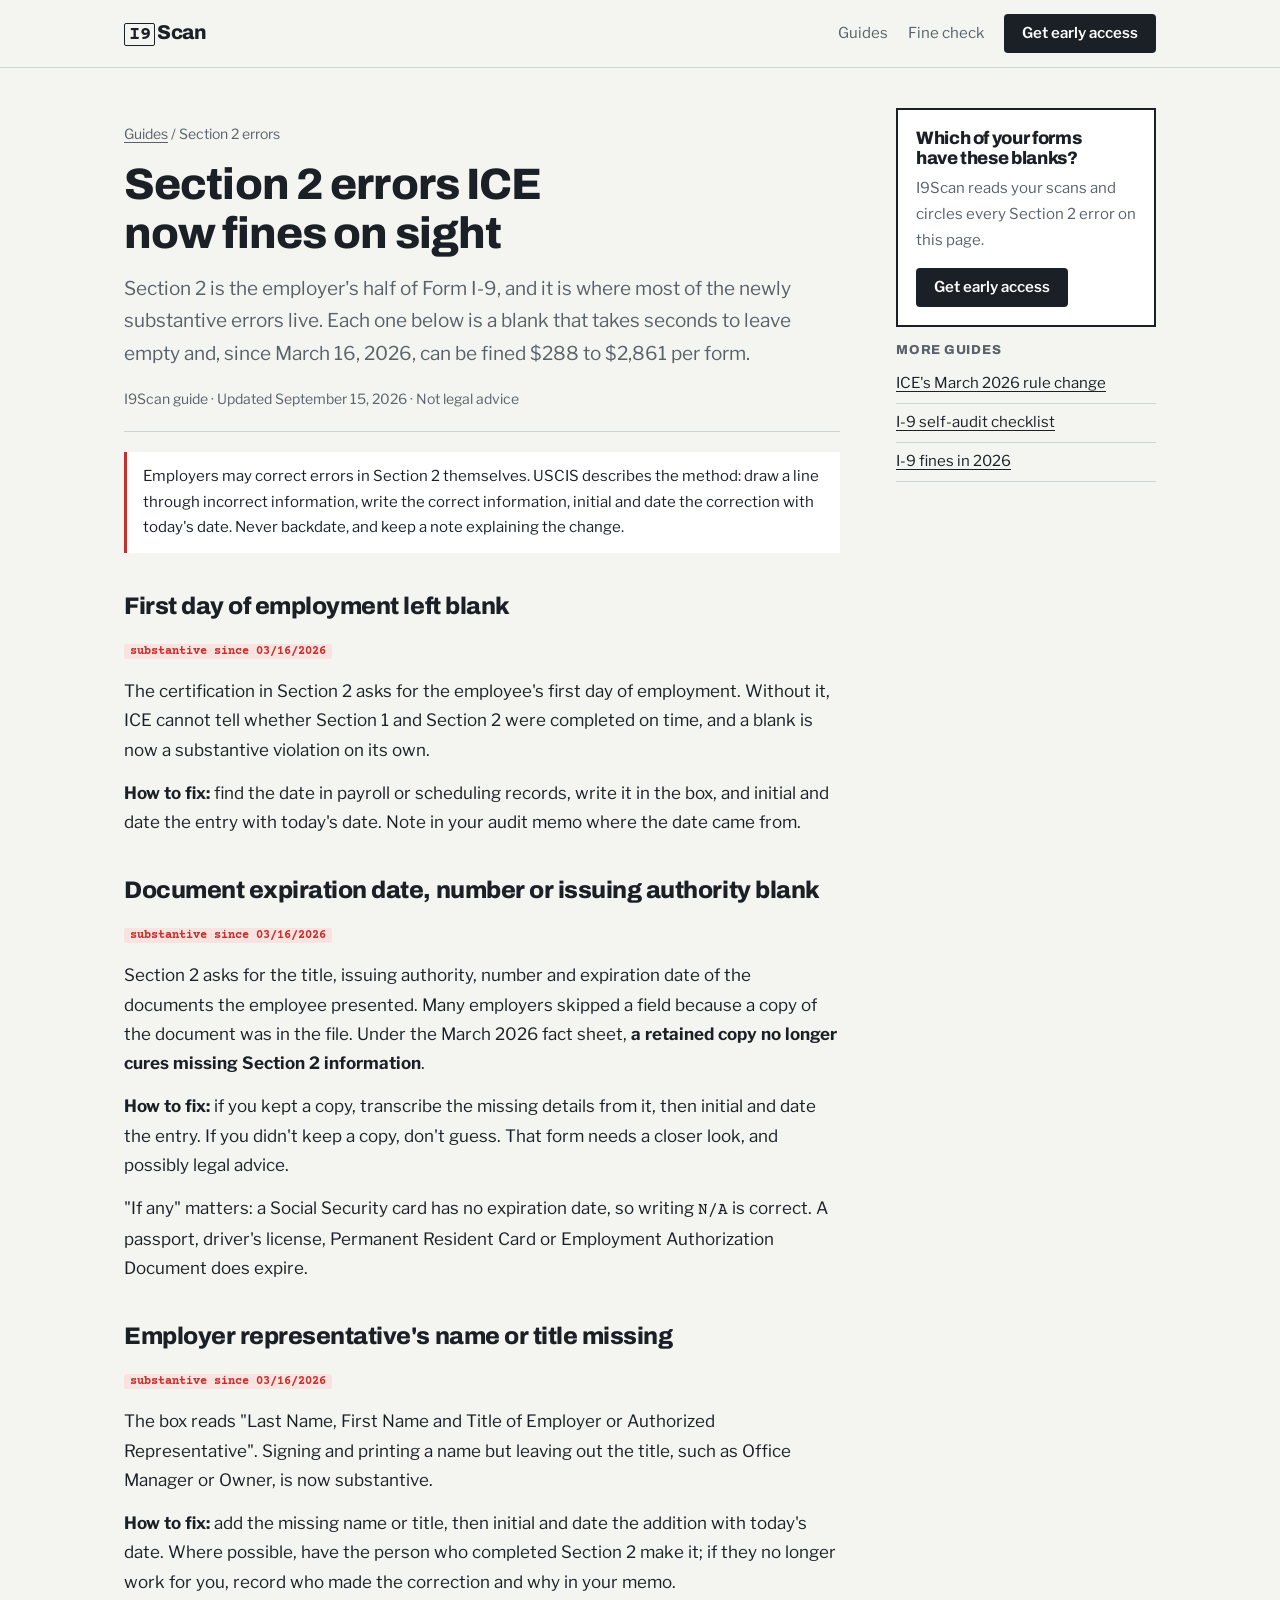
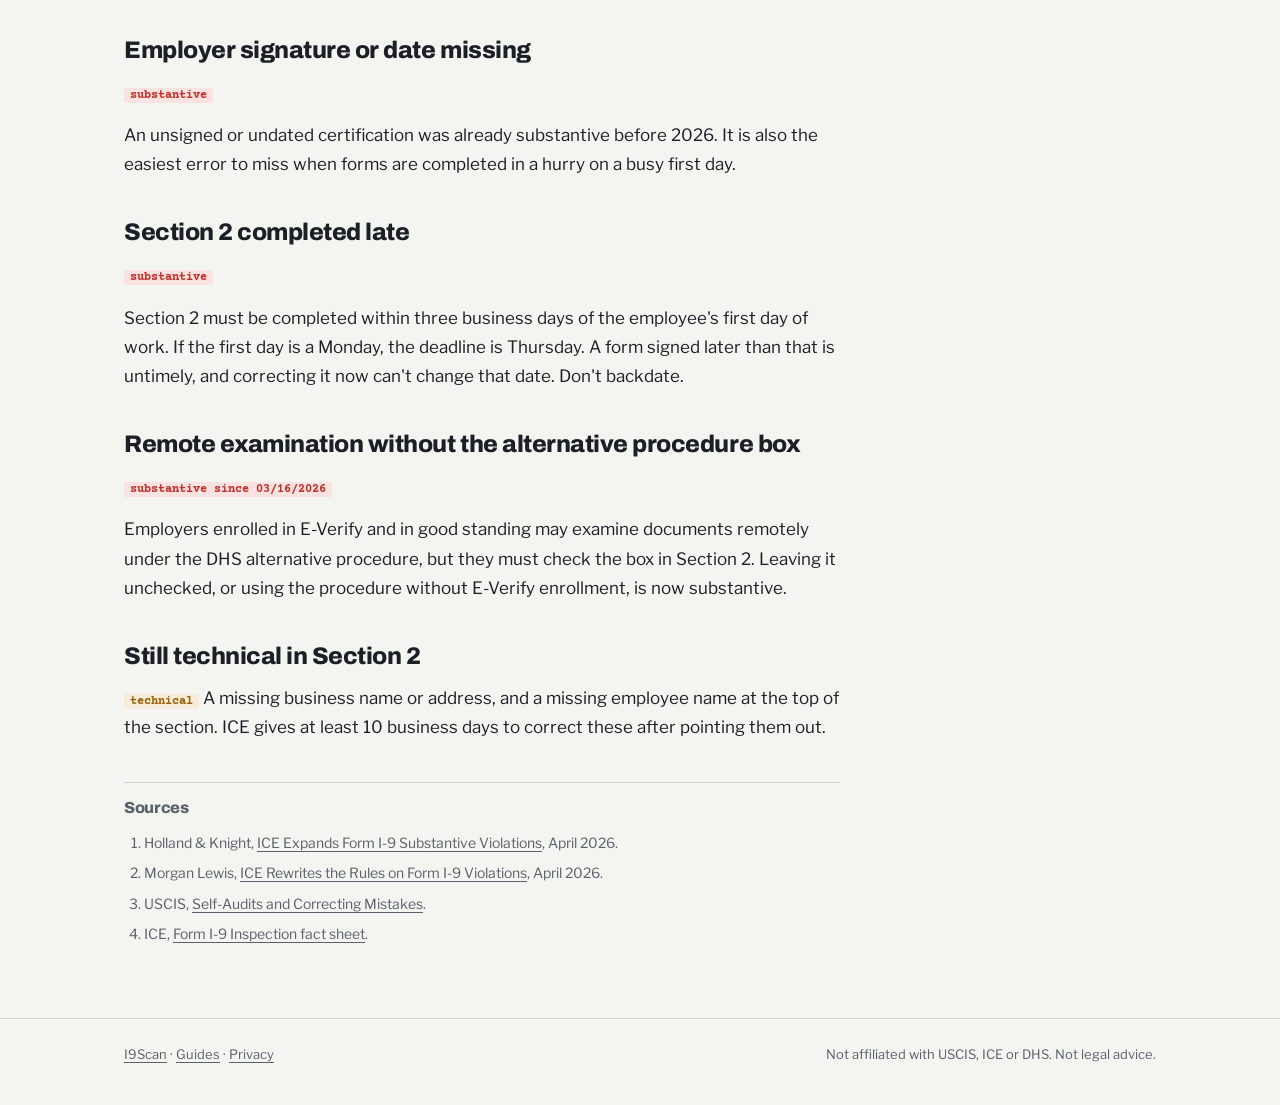
==== guides/i-9-section-2-errors/index.html @ 5bc07a38 "Add I-9 guides, sitemap, robots and favicon; link guides from home Four sourced guides on ICE's Marc" ====
<!doctype html>
<html lang="en">
<head>
<meta charset="utf-8">
<meta name="viewport" content="width=device-width, initial-scale=1">
<title>I-9 Section 2 Errors ICE Now Fines on Sight (and How to Fix Them) | I9Scan</title>
<meta name="description" content="Missing first day of employment, blank document expiration date, no employer title: the Section 2 errors that became substantive in March 2026, and how USCIS says employers can correct them.">
<link rel="canonical" href="https://i9scan.com/guides/i-9-section-2-errors/">
<meta property="og:type" content="article">
<meta property="og:title" content="I-9 Section 2 Errors ICE Now Fines on Sight">
<meta property="og:description" content="The Section 2 blanks that became substantive in March 2026, and the accepted way to correct each one.">
<meta property="og:url" content="https://i9scan.com/guides/i-9-section-2-errors/">
<link rel="icon" href="/favicon.svg" type="image/svg+xml">
<link rel="preconnect" href="https://fonts.googleapis.com">
<link rel="preconnect" href="https://fonts.gstatic.com" crossorigin>
<link rel="stylesheet" href="https://fonts.googleapis.com/css2?family=Archivo:wght@700;800&family=Courier+Prime:wght@400;700&family=Libre+Franklin:wght@400;600;700&display=swap">
<link rel="stylesheet" href="/assets/guide.css">
<script type="application/ld+json">
{"@context":"https://schema.org","@type":"Article","headline":"I-9 Section 2 Errors ICE Now Fines on Sight","datePublished":"2026-09-15","dateModified":"2026-09-15","author":{"@type":"Organization","name":"I9Scan","url":"https://i9scan.com/"},"publisher":{"@type":"Organization","name":"I9Scan"},"mainEntityOfPage":"https://i9scan.com/guides/i-9-section-2-errors/"}
</script>
</head>
<body>
<header class="top"><div class="wrap">
  <a class="logo" href="/"><b>I9</b>Scan</a>
  <nav class="nav" aria-label="Site"><a href="/guides/">Guides</a><a href="/#check">Fine check</a><a class="btn" href="/#access">Get early access</a></nav>
</div></header>

<div class="wrap layout">
<article>
  <p class="crumbs"><a href="/guides/">Guides</a> / Section 2 errors</p>
  <h1>Section 2 errors ICE now fines on sight</h1>
  <p class="dek">Section 2 is the employer's half of Form I-9, and it is where most of the newly substantive errors live. Each one below is a blank that takes seconds to leave empty and, since March 16, 2026, can be fined $288 to $2,861 per form.</p>
  <p class="byline">I9Scan guide · Updated September 15, 2026 · Not legal advice</p>

  <p class="note">Employers may correct errors in Section 2 themselves. USCIS describes the method: draw a line through incorrect information, write the correct information, initial and date the correction with today's date. Never backdate, and keep a note explaining the change.</p>

  <h2>First day of employment left blank</h2>
  <p><span class="tag sub">substantive since 03/16/2026</span></p>
  <p>The certification in Section 2 asks for the employee's first day of employment. Without it, ICE cannot tell whether Section 1 and Section 2 were completed on time, and a blank is now a substantive violation on its own.</p>
  <p><strong>How to fix:</strong> find the date in payroll or scheduling records, write it in the box, and initial and date the entry with today's date. Note in your audit memo where the date came from.</p>

  <h2>Document expiration date, number or issuing authority blank</h2>
  <p><span class="tag sub">substantive since 03/16/2026</span></p>
  <p>Section 2 asks for the title, issuing authority, number and expiration date of the documents the employee presented. Many employers skipped a field because a copy of the document was in the file. Under the March 2026 fact sheet, <strong>a retained copy no longer cures missing Section 2 information</strong>.</p>
  <p><strong>How to fix:</strong> if you kept a copy, transcribe the missing details from it, then initial and date the entry. If you didn't keep a copy, don't guess. That form needs a closer look, and possibly legal advice.</p>
  <p>"If any" matters: a Social Security card has no expiration date, so writing <code>N/A</code> is correct. A passport, driver's license, Permanent Resident Card or Employment Authorization Document does expire.</p>

  <h2>Employer representative's name or title missing</h2>
  <p><span class="tag sub">substantive since 03/16/2026</span></p>
  <p>The box reads "Last Name, First Name and Title of Employer or Authorized Representative". Signing and printing a name but leaving out the title, such as Office Manager or Owner, is now substantive.</p>
  <p><strong>How to fix:</strong> add the missing name or title, then initial and date the addition with today's date. Where possible, have the person who completed Section 2 make it; if they no longer work for you, record who made the correction and why in your memo.</p>

  <h2>Employer signature or date missing</h2>
  <p><span class="tag sub">substantive</span></p>
  <p>An unsigned or undated certification was already substantive before 2026. It is also the easiest error to miss when forms are completed in a hurry on a busy first day.</p>

  <h2>Section 2 completed late</h2>
  <p><span class="tag sub">substantive</span></p>
  <p>Section 2 must be completed within three business days of the employee's first day of work. If the first day is a Monday, the deadline is Thursday. A form signed later than that is untimely, and correcting it now can't change that date. Don't backdate.</p>

  <h2>Remote examination without the alternative procedure box</h2>
  <p><span class="tag sub">substantive since 03/16/2026</span></p>
  <p>Employers enrolled in E-Verify and in good standing may examine documents remotely under the DHS alternative procedure, but they must check the box in Section 2. Leaving it unchecked, or using the procedure without E-Verify enrollment, is now substantive.</p>

  <h2>Still technical in Section 2</h2>
  <p><span class="tag tech">technical</span> A missing business name or address, and a missing employee name at the top of the section. ICE gives at least 10 business days to correct these after pointing them out.</p>

  <section class="sources" aria-label="Sources">
    <h2 style="font-size:1rem;margin:0">Sources</h2>
    <ol>
      <li>Holland &amp; Knight, <a href="https://www.hklaw.com/en/insights/publications/2026/04/quiet-change-serious-consequences-ice-expands-form-i9">ICE Expands Form I-9 Substantive Violations</a>, April 2026.</li>
      <li>Morgan Lewis, <a href="https://www.morganlewis.com/pubs/2026/04/ice-rewrites-the-rules-on-form-i-9-violations">ICE Rewrites the Rules on Form I-9 Violations</a>, April 2026.</li>
      <li>USCIS, <a href="https://www.uscis.gov/i-9-central/completing-form-i-9/self-audits-and-correcting-mistakes">Self-Audits and Correcting Mistakes</a>.</li>
      <li>ICE, <a href="https://www.ice.gov/factsheets/i9-inspection">Form I-9 Inspection fact sheet</a>.</li>
    </ol>
  </section>
</article>

<aside class="side">
  <div class="cta">
    <h2>Which of your forms have these blanks?</h2>
    <p>I9Scan reads your scans and circles every Section 2 error on this page.</p>
    <a class="btn" href="/#access">Get early access</a>
  </div>
  <nav class="more" aria-label="More guides">
    <h2>More guides</h2>
    <ul>
      <li><a href="/guides/ice-i-9-rule-change-march-2026/">ICE's March 2026 rule change</a></li>
      <li><a href="/guides/i-9-self-audit-checklist/">I-9 self-audit checklist</a></li>
      <li><a href="/guides/i-9-fines-2026/">I-9 fines in 2026</a></li>
    </ul>
  </nav>
</aside>
</div>

<footer><div class="wrap"><span><a href="/">I9Scan</a> · <a href="/guides/">Guides</a> · <a href="/privacy.html">Privacy</a></span><span>Not affiliated with USCIS, ICE or DHS. Not legal advice.</span></div></footer>
</body>
</html>
---- assets/guide.css ----
:root {
  --paper: #F4F5F1; --sheet: #FFFFFF; --field: #E6EBEF; --ink: #1B2027; --muted: #59616B;
  --rule: #CDD3D8; --rule-strong: #9EA7B0; --pen: #C4302B; --pen-soft: #F9E3E1; --amber: #9A6208; --amber-soft: #F6ECD9;
  --btn: #1B2027; --btn-ink: #FFFFFF;
  --f-display: "Archivo", "Arial Narrow", Arial, sans-serif;
  --f-body: "Libre Franklin", "Franklin Gothic Book", "Segoe UI", system-ui, sans-serif;
  --f-type: "Courier Prime", "Courier New", ui-monospace, monospace;
}
@media (prefers-color-scheme: dark) {
  :root {
    --paper: #111412; --sheet: #191D1B; --field: #232A2F; --ink: #E7E9E3; --muted: #9AA39C;
    --rule: #2A312D; --rule-strong: #46504A; --pen: #FF6D60; --pen-soft: #3A1D1A; --amber: #E0A948; --amber-soft: #2F2513;
    --btn: #E7E9E3; --btn-ink: #111412;
  }
}
*, *::before, *::after { box-sizing: border-box; }
body { margin: 0; background: var(--paper); color: var(--ink); font: 1.0625rem/1.72 var(--f-body); -webkit-font-smoothing: antialiased; }
a { color: inherit; text-underline-offset: 3px; }
a:focus-visible, button:focus-visible { outline: 2px solid var(--pen); outline-offset: 3px; }
.wrap { max-width: 1080px; margin-inline: auto; padding-inline: 24px; }
@media (max-width: 480px) { .wrap { padding-inline: 16px; } }

.top { border-bottom: 1px solid var(--rule); }
.top .wrap { display: flex; justify-content: space-between; align-items: center; gap: 16px; padding-block: 14px; }
.logo { font-family: var(--f-display); font-weight: 800; font-size: 1.25rem; text-decoration: none; letter-spacing: -.02em; }
.logo b { font-family: var(--f-type); font-weight: 700; font-size: .95em; border: 1.5px solid var(--ink); padding: 0 4px; margin-right: 2px; border-radius: 2px; }
.nav { display: flex; align-items: center; gap: 20px; font-size: .9375rem; }
.nav a:not(.btn) { color: var(--muted); text-decoration: none; }
.nav a:not(.btn):hover { color: var(--ink); }
@media (max-width: 640px) { .nav a:not(.btn) { display: none; } }
.btn { display: inline-flex; align-items: center; gap: 8px; font: 600 .9375rem/1 var(--f-body); padding: 12px 18px; border-radius: 4px; text-decoration: none; background: var(--btn); color: var(--btn-ink); }
.btn:hover { filter: brightness(1.15); }

.layout { display: grid; grid-template-columns: minmax(0, 1fr) 260px; gap: 56px; padding-block: 40px 72px; }
@media (max-width: 900px) { .layout { grid-template-columns: 1fr; gap: 32px; } }
article { max-width: 70ch; }
.crumbs { font-size: .875rem; color: var(--muted); }
.crumbs a { color: var(--muted); }
h1, h2, h3 { font-family: var(--f-display); line-height: 1.12; letter-spacing: -.02em; text-wrap: balance; }
h1 { font-size: clamp(2rem, 1.5rem + 2vw, 2.75rem); margin: 14px 0 0; font-weight: 800; }
h2 { font-size: 1.5rem; margin: 40px 0 0; font-weight: 800; }
h3 { font-size: 1.125rem; margin: 26px 0 0; font-weight: 700; letter-spacing: -.01em; }
p, ul, ol { margin: 14px 0 0; }
ul, ol { padding-left: 22px; }
li + li { margin-top: 6px; }
.dek { font-size: 1.1875rem; color: var(--muted); margin-top: 14px; }
.byline { margin-top: 16px; font-size: .875rem; color: var(--muted); padding-bottom: 20px; border-bottom: 1px solid var(--rule); }
code, .type { font-family: var(--f-type); font-size: .95em; }

.key { margin-top: 24px; background: var(--sheet); border: 1px solid var(--rule-strong); padding: 18px 20px; }
.key h2 { margin: 0; font-size: 1rem; letter-spacing: .02em; text-transform: uppercase; color: var(--muted); }
.key ul { margin-top: 10px; }
.note { margin-top: 20px; padding: 12px 16px; border-left: 3px solid var(--pen); background: var(--sheet); font-size: .9375rem; }
.note.amber { border-left-color: var(--amber); }

.table-wrap { overflow-x: auto; margin-top: 16px; }
table { border-collapse: collapse; width: 100%; min-width: 480px; background: var(--sheet); font-size: .9375rem; }
th, td { text-align: left; padding: 10px 12px; border-bottom: 1px solid var(--rule); vertical-align: top; }
th { font-family: var(--f-display); font-size: .8125rem; color: var(--muted); border-bottom: 2px solid var(--ink); background: var(--field); }
td.n { font-family: var(--f-type); text-align: right; white-space: nowrap; font-variant-numeric: tabular-nums; }
.tag { font-family: var(--f-type); font-size: .75rem; font-weight: 700; padding: 1px 6px; border-radius: 2px; white-space: nowrap; }
.tag.sub { background: var(--pen-soft); color: var(--pen); }
.tag.tech { background: var(--amber-soft); color: var(--amber); }

.side { align-self: start; position: sticky; top: 24px; display: grid; gap: 16px; }
@media (max-width: 900px) { .side { position: static; } }
.cta { background: var(--sheet); border: 2px solid var(--ink); padding: 18px; }
.cta h2 { margin: 0; font-size: 1.125rem; }
.cta p { font-size: .9375rem; color: var(--muted); margin-top: 8px; }
.cta .btn { margin-top: 14px; }
.more { font-size: .9375rem; }
.more h2 { margin: 0; font-size: .8125rem; text-transform: uppercase; letter-spacing: .06em; color: var(--muted); }
.more ul { list-style: none; padding: 0; margin-top: 8px; }
.more li { padding: 6px 0; border-bottom: 1px solid var(--rule); margin: 0; }

.sources { margin-top: 40px; padding-top: 16px; border-top: 1px solid var(--rule); font-size: .875rem; color: var(--muted); }
.sources ol { padding-left: 20px; }

.cards { list-style: none; padding: 0; margin: 28px 0 0; display: grid; grid-template-columns: repeat(2, minmax(0, 1fr)); gap: 16px; }
@media (max-width: 720px) { .cards { grid-template-columns: 1fr; } }
.cards li { margin: 0; background: var(--sheet); border: 1px solid var(--rule-strong); padding: 18px 20px; }
.cards a { text-decoration: none; }
.cards h2 { margin: 0; font-size: 1.2rem; }
.cards p { margin-top: 8px; font-size: .9375rem; color: var(--muted); }

footer { border-top: 1px solid var(--rule); }
footer .wrap { padding-block: 24px 40px; display: flex; flex-wrap: wrap; justify-content: space-between; gap: 12px; font-size: .8125rem; color: var(--muted); }
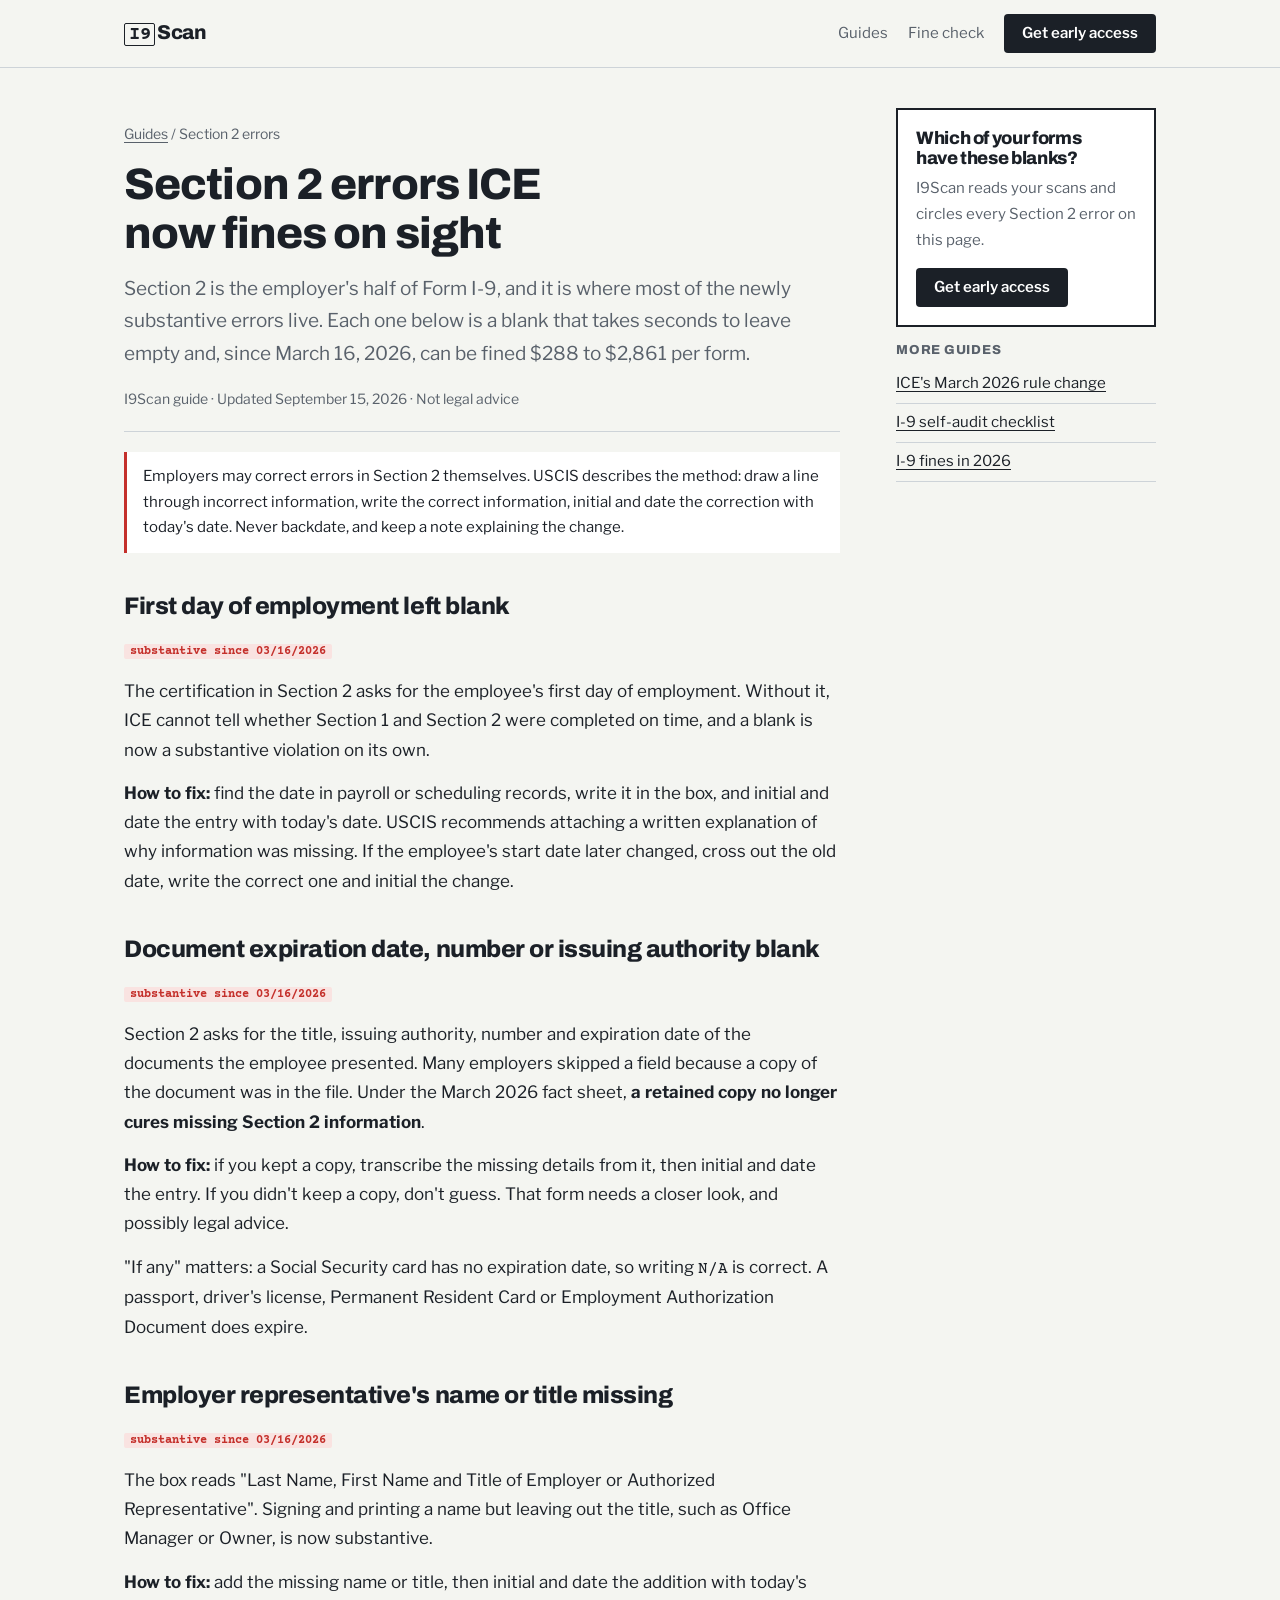
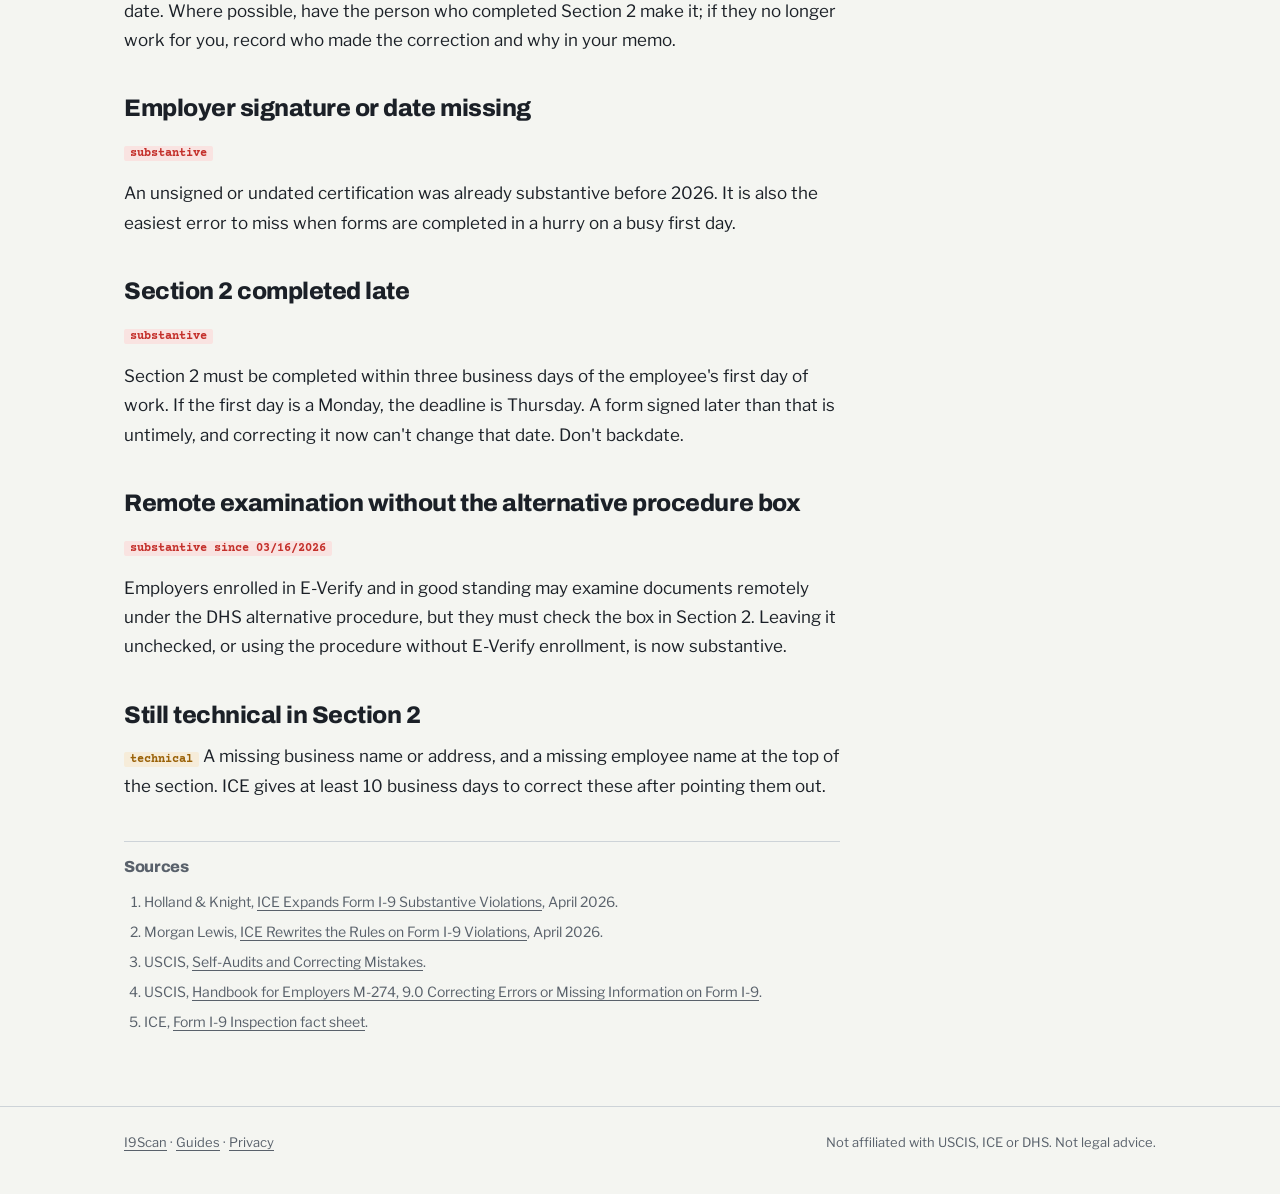
==== commit 43e77b01: "Cite USCIS M-274 9.0 in correction guidance Co-Authored-By: Claude Opus 5 <noreply@anthropic.com> Cl" ====
--- a/guides/i-9-section-2-errors/index.html
+++ b/guides/i-9-section-2-errors/index.html
@@ -37,7 +37,7 @@
   <h2>First day of employment left blank</h2>
   <p><span class="tag sub">substantive since 03/16/2026</span></p>
   <p>The certification in Section 2 asks for the employee's first day of employment. Without it, ICE cannot tell whether Section 1 and Section 2 were completed on time, and a blank is now a substantive violation on its own.</p>
-  <p><strong>How to fix:</strong> find the date in payroll or scheduling records, write it in the box, and initial and date the entry with today's date. Note in your audit memo where the date came from.</p>
+  <p><strong>How to fix:</strong> find the date in payroll or scheduling records, write it in the box, and initial and date the entry with today's date. USCIS recommends attaching a written explanation of why information was missing. If the employee's start date later changed, cross out the old date, write the correct one and initial the change.</p>
 
   <h2>Document expiration date, number or issuing authority blank</h2>
   <p><span class="tag sub">substantive since 03/16/2026</span></p>
@@ -71,6 +71,7 @@
       <li>Holland &amp; Knight, <a href="https://www.hklaw.com/en/insights/publications/2026/04/quiet-change-serious-consequences-ice-expands-form-i9">ICE Expands Form I-9 Substantive Violations</a>, April 2026.</li>
       <li>Morgan Lewis, <a href="https://www.morganlewis.com/pubs/2026/04/ice-rewrites-the-rules-on-form-i-9-violations">ICE Rewrites the Rules on Form I-9 Violations</a>, April 2026.</li>
       <li>USCIS, <a href="https://www.uscis.gov/i-9-central/completing-form-i-9/self-audits-and-correcting-mistakes">Self-Audits and Correcting Mistakes</a>.</li>
+      <li>USCIS, <a href="https://www.uscis.gov/i-9-central/form-i-9-resources/handbook-for-employers-m-274/90-correcting-errors-or-missing-information-on-form-i-9">Handbook for Employers M-274, 9.0 Correcting Errors or Missing Information on Form I-9</a>.</li>
       <li>ICE, <a href="https://www.ice.gov/factsheets/i9-inspection">Form I-9 Inspection fact sheet</a>.</li>
     </ol>
   </section>
